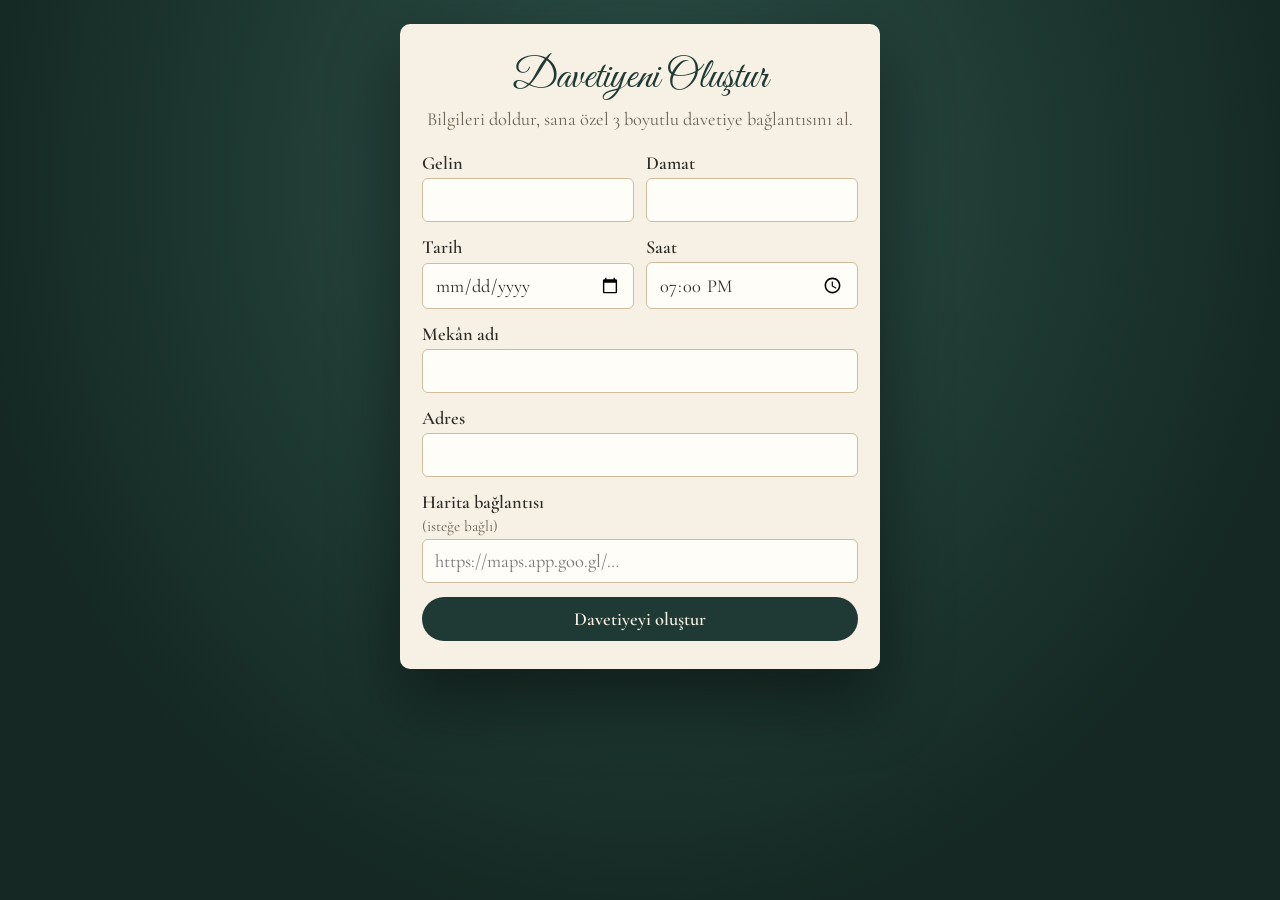
==== olustur.html @ b550130e "Davetiye oluşturma sayfası ve bağlantıdan kişiselleştirme ekle Herkes olustur.html üzerinden kendi b" ====
<!doctype html>
<html lang="tr">
<head>
<meta charset="utf-8">
<meta name="viewport" content="width=device-width, initial-scale=1">
<title>Davetiyeni Oluştur</title>
<meta name="theme-color" content="#1f3a34">
<link rel="preconnect" href="https://fonts.googleapis.com">
<link rel="preconnect" href="https://fonts.gstatic.com" crossorigin>
<link href="https://fonts.googleapis.com/css2?family=Cormorant+Garamond:wght@400;500;600&family=Great+Vibes&display=swap" rel="stylesheet">
<link rel="stylesheet" href="olustur.css">
</head>
<body>
<main class="panel">
  <h1>Davetiyeni Oluştur</h1>
  <p class="sub">Bilgileri doldur, sana özel 3 boyutlu davetiye bağlantısını al.</p>

  <form id="form" novalidate>
    <div class="row">
      <label>Gelin
        <input name="g" required maxlength="40" autocomplete="off">
      </label>
      <label>Damat
        <input name="d" required maxlength="40" autocomplete="off">
      </label>
    </div>
    <div class="row">
      <label>Tarih
        <input name="tarih" type="date" required>
      </label>
      <label>Saat
        <input name="saat" type="time" value="19:00" required>
      </label>
    </div>
    <label>Mekân adı
      <input name="m" required maxlength="80" autocomplete="off">
    </label>
    <label>Adres
      <input name="a" maxlength="160" autocomplete="off">
    </label>
    <label>Harita bağlantısı <small>(isteğe bağlı)</small>
      <input name="h" type="url" placeholder="https://maps.app.goo.gl/…" inputmode="url">
    </label>
    <p class="error" id="error" role="alert" hidden></p>
    <button type="submit">Davetiyeyi oluştur</button>
  </form>

  <section class="result" id="result" hidden>
    <h2>Davetiyen hazır</h2>
    <input id="link" readonly aria-label="Davetiye bağlantısı">
    <div class="actions">
      <button type="button" id="copy">Bağlantıyı kopyala</button>
      <a id="preview" target="_blank" rel="noopener">Önizle</a>
      <a id="whatsapp" target="_blank" rel="noopener">WhatsApp’ta paylaş</a>
    </div>
  </section>
</main>
<script src="olustur.js"></script>
</body>
</html>
---- olustur.css ----
:root {
  --green: #1f3a34;
  --green-dark: #152823;
  --ivory: #f7f1e5;
  --gold: #b8935a;
  --ink: #2c2a26;
}

* { box-sizing: border-box; margin: 0; padding: 0; }

body {
  min-height: 100vh;
  display: grid; place-items: start center;
  padding: 24px 16px 48px;
  background: radial-gradient(ellipse at 50% 20%, #2c5148, var(--green-dark) 75%) fixed;
  color: var(--ink);
  font-family: "Cormorant Garamond", Georgia, serif;
  font-size: 1.15rem;
}

.panel {
  width: 100%; max-width: 480px;
  padding: 28px 22px;
  background: var(--ivory);
  border-radius: 10px;
  box-shadow: 0 30px 70px rgba(0, 0, 0, .45);
}

h1 { font-family: "Great Vibes", cursive; font-weight: 400; font-size: 2.6rem; color: var(--green); text-align: center; }
h2 { font-size: 1.4rem; color: var(--green); margin-bottom: 10px; }
.sub { text-align: center; color: #6b6253; margin: 4px 0 22px; }

form { display: grid; gap: 14px; }
.row { display: grid; grid-template-columns: 1fr 1fr; gap: 12px; }

label { display: grid; gap: 4px; font-weight: 600; min-width: 0; }
label small { font-weight: 400; color: #6b6253; }

input {
  width: 100%; min-width: 0;
  padding: 10px 12px;
  border: 1px solid #cdbd9c;
  border-radius: 6px;
  background: #fffdf8;
  color: var(--ink);
  font: inherit; font-weight: 400;
}
input:focus-visible { outline: 2px solid var(--gold); outline-offset: 1px; }

button, .actions a {
  padding: 11px 16px;
  border: 0; border-radius: 999px;
  background: var(--green);
  color: var(--ivory);
  font: inherit; font-weight: 600;
  text-align: center; text-decoration: none;
  cursor: pointer;
}
button:focus-visible, .actions a:focus-visible { outline: 2px solid var(--gold); outline-offset: 2px; }

.error { color: #a12b2b; font-weight: 600; }

.result { margin-top: 26px; padding-top: 22px; border-top: 1px solid var(--gold); }
.actions { display: grid; gap: 10px; margin-top: 12px; }
.actions a { background: transparent; color: var(--green); box-shadow: inset 0 0 0 1px var(--green); }
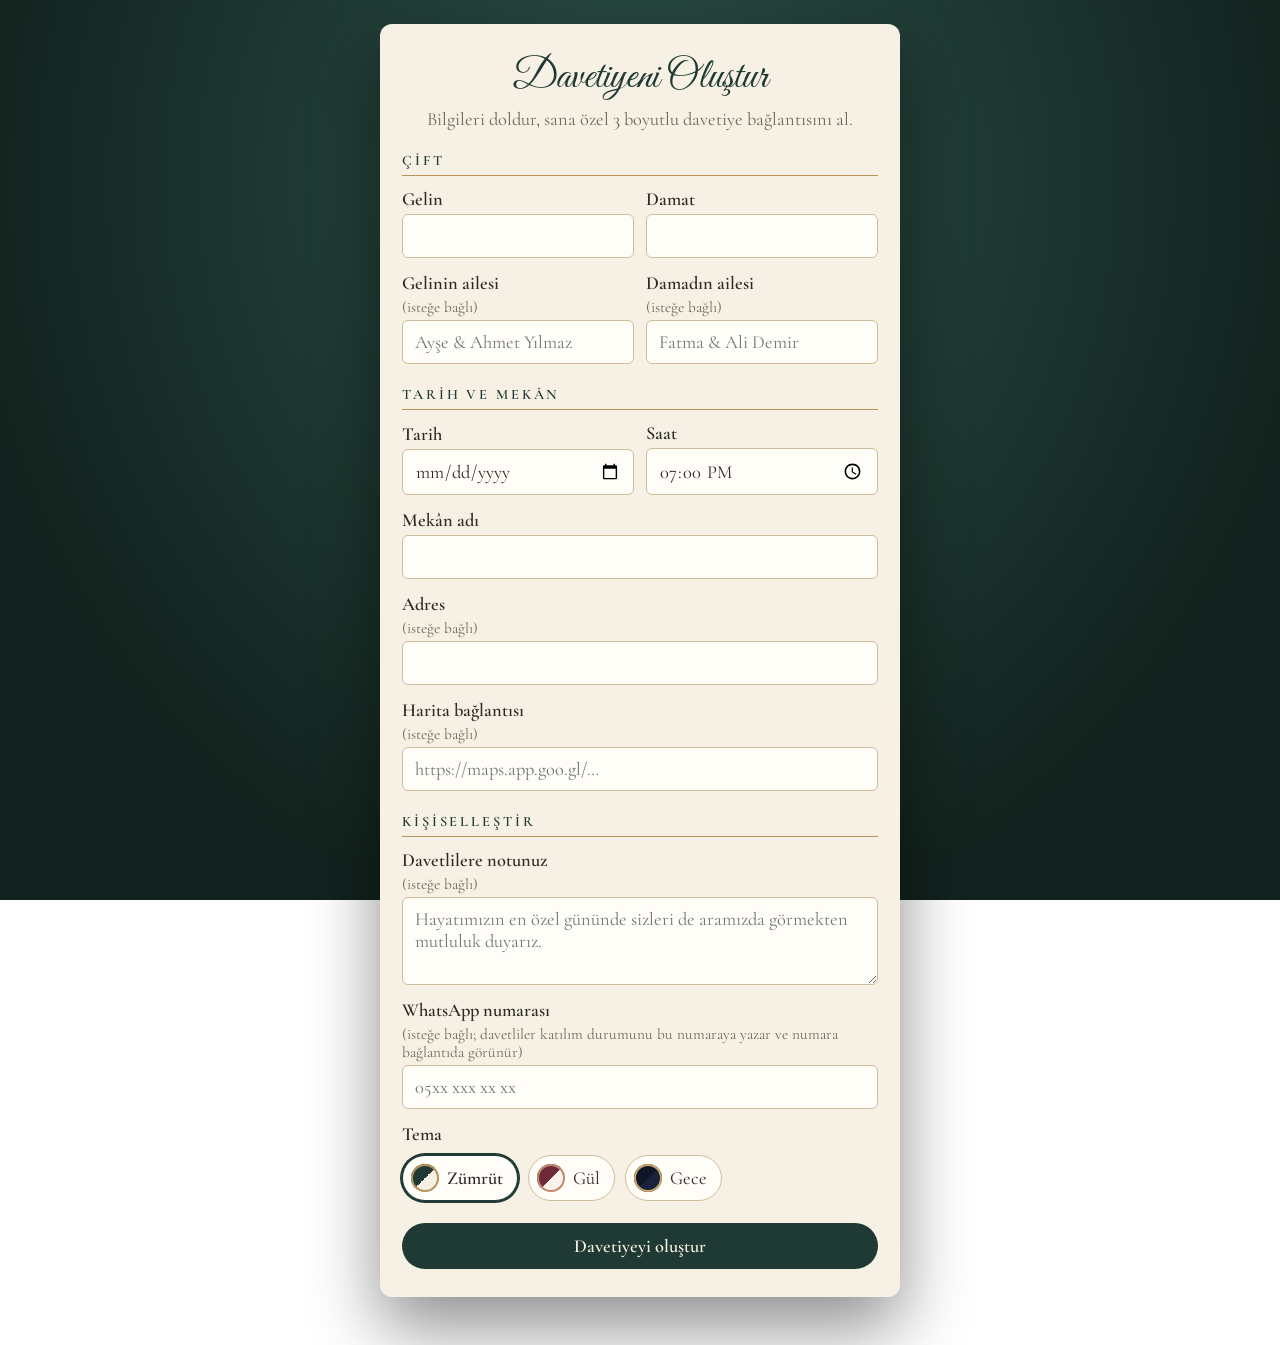
==== commit f12df1da: "Davetiyeyi çok bölümlü 3B deneyim olarak yeniden tasarla Zarf açılışı, kemerli fotoğraf çerçevesi, t" ====
--- a/olustur.html
+++ b/olustur.html
@@ -4,7 +4,6 @@
 <meta charset="utf-8">
 <meta name="viewport" content="width=device-width, initial-scale=1">
 <title>Davetiyeni Oluştur</title>
-<meta name="theme-color" content="#1f3a34">
 <link rel="preconnect" href="https://fonts.googleapis.com">
 <link rel="preconnect" href="https://fonts.gstatic.com" crossorigin>
 <link href="https://fonts.googleapis.com/css2?family=Cormorant+Garamond:wght@400;500;600&family=Great+Vibes&display=swap" rel="stylesheet">
@@ -16,31 +15,63 @@
   <p class="sub">Bilgileri doldur, sana özel 3 boyutlu davetiye bağlantısını al.</p>
 
   <form id="form" novalidate>
-    <div class="row">
-      <label>Gelin
-        <input name="g" required maxlength="40" autocomplete="off">
+    <fieldset>
+      <legend>Çift</legend>
+      <div class="row">
+        <label>Gelin
+          <input name="g" required maxlength="40" autocomplete="off">
+        </label>
+        <label>Damat
+          <input name="d" required maxlength="40" autocomplete="off">
+        </label>
+      </div>
+      <div class="row">
+        <label>Gelinin ailesi <small>(isteğe bağlı)</small>
+          <input name="ga" maxlength="60" autocomplete="off" placeholder="Ayşe & Ahmet Yılmaz">
+        </label>
+        <label>Damadın ailesi <small>(isteğe bağlı)</small>
+          <input name="da" maxlength="60" autocomplete="off" placeholder="Fatma & Ali Demir">
+        </label>
+      </div>
+    </fieldset>
+
+    <fieldset>
+      <legend>Tarih ve mekân</legend>
+      <div class="row">
+        <label>Tarih
+          <input name="tarih" type="date" required>
+        </label>
+        <label>Saat
+          <input name="saat" type="time" value="19:00" required>
+        </label>
+      </div>
+      <label>Mekân adı
+        <input name="m" required maxlength="80" autocomplete="off">
       </label>
-      <label>Damat
-        <input name="d" required maxlength="40" autocomplete="off">
+      <label>Adres <small>(isteğe bağlı)</small>
+        <input name="a" maxlength="160" autocomplete="off">
       </label>
-    </div>
-    <div class="row">
-      <label>Tarih
-        <input name="tarih" type="date" required>
+      <label>Harita bağlantısı <small>(isteğe bağlı)</small>
+        <input name="h" type="url" placeholder="https://maps.app.goo.gl/…" inputmode="url">
       </label>
-      <label>Saat
-        <input name="saat" type="time" value="19:00" required>
+    </fieldset>
+
+    <fieldset>
+      <legend>Kişiselleştir</legend>
+      <label>Davetlilere notunuz <small>(isteğe bağlı)</small>
+        <textarea name="n" maxlength="280" rows="3" placeholder="Hayatımızın en özel gününde sizleri de aramızda görmekten mutluluk duyarız."></textarea>
       </label>
-    </div>
-    <label>Mekân adı
-      <input name="m" required maxlength="80" autocomplete="off">
-    </label>
-    <label>Adres
-      <input name="a" maxlength="160" autocomplete="off">
-    </label>
-    <label>Harita bağlantısı <small>(isteğe bağlı)</small>
-      <input name="h" type="url" placeholder="https://maps.app.goo.gl/…" inputmode="url">
-    </label>
+      <label>WhatsApp numarası <small>(isteğe bağlı; davetliler katılım durumunu bu numaraya yazar ve numara bağlantıda görünür)</small>
+        <input name="w" type="tel" inputmode="tel" maxlength="20" placeholder="05xx xxx xx xx" autocomplete="off">
+      </label>
+      <div class="themes" role="radiogroup" aria-label="Tema">
+        <span class="themes-label">Tema</span>
+        <label class="theme"><input type="radio" name="s" value="zumrut" checked><i style="--a:#1f3a34;--b:#f6f0e4;--c:#b8935a"></i>Zümrüt</label>
+        <label class="theme"><input type="radio" name="s" value="gul"><i style="--a:#6e2a3a;--b:#fbf2ee;--c:#c0896b"></i>Gül</label>
+        <label class="theme"><input type="radio" name="s" value="gece"><i style="--a:#0f1626;--b:#18223a;--c:#c9a66b"></i>Gece</label>
+      </div>
+    </fieldset>
+
     <p class="error" id="error" role="alert" hidden></p>
     <button type="submit">Davetiyeyi oluştur</button>
   </form>
--- a/olustur.css
+++ b/olustur.css
@@ -1,9 +1,10 @@
 :root {
   --green: #1f3a34;
-  --green-dark: #152823;
+  --green-dark: #12221e;
   --ivory: #f7f1e5;
   --gold: #b8935a;
   --ink: #2c2a26;
+  --muted: #6f6656;
 }
 
 * { box-sizing: border-box; margin: 0; padding: 0; }
@@ -19,24 +20,32 @@
 }
 
 .panel {
-  width: 100%; max-width: 480px;
+  width: 100%; max-width: 520px;
   padding: 28px 22px;
   background: var(--ivory);
-  border-radius: 10px;
+  border-radius: 12px;
   box-shadow: 0 30px 70px rgba(0, 0, 0, .45);
 }
 
 h1 { font-family: "Great Vibes", cursive; font-weight: 400; font-size: 2.6rem; color: var(--green); text-align: center; }
 h2 { font-size: 1.4rem; color: var(--green); margin-bottom: 10px; }
-.sub { text-align: center; color: #6b6253; margin: 4px 0 22px; }
+.sub { text-align: center; color: var(--muted); margin: 4px 0 22px; }
 
-form { display: grid; gap: 14px; }
-.row { display: grid; grid-template-columns: 1fr 1fr; gap: 12px; }
+form { display: grid; gap: 22px; }
+fieldset { display: grid; gap: 14px; border: 0; min-width: 0; }
+legend {
+  width: 100%;
+  margin-bottom: 12px; padding-bottom: 6px;
+  border-bottom: 1px solid var(--gold);
+  font-size: .9rem; font-weight: 600; letter-spacing: .2em; text-transform: uppercase;
+  color: var(--green);
+}
+.row { display: grid; grid-template-columns: 1fr 1fr; gap: 12px; align-items: end; }
 
 label { display: grid; gap: 4px; font-weight: 600; min-width: 0; }
-label small { font-weight: 400; color: #6b6253; }
+label small { font-weight: 400; color: var(--muted); }
 
-input {
+input:not([type="radio"]), textarea {
   width: 100%; min-width: 0;
   padding: 10px 12px;
   border: 1px solid #cdbd9c;
@@ -45,10 +54,29 @@
   color: var(--ink);
   font: inherit; font-weight: 400;
 }
-input:focus-visible { outline: 2px solid var(--gold); outline-offset: 1px; }
+textarea { resize: vertical; }
+input:focus-visible, textarea:focus-visible { outline: 2px solid var(--gold); outline-offset: 1px; }
+
+.themes { display: flex; flex-wrap: wrap; align-items: center; gap: 10px; }
+.themes-label { flex: 1 0 100%; font-weight: 600; }
+.theme {
+  display: flex; align-items: center; gap: 8px;
+  padding: 8px 14px 8px 8px;
+  border: 1px solid #cdbd9c; border-radius: 999px;
+  background: #fffdf8;
+  font-weight: 400; cursor: pointer;
+}
+.theme input { position: absolute; opacity: 0; }
+.theme i {
+  width: 28px; height: 28px; border-radius: 50%;
+  background: linear-gradient(135deg, var(--a) 50%, var(--b) 50%);
+  box-shadow: inset 0 0 0 2px var(--c);
+}
+.theme:has(input:checked) { border-color: var(--green); box-shadow: 0 0 0 2px var(--green); font-weight: 600; }
+.theme:has(input:focus-visible) { outline: 2px solid var(--gold); outline-offset: 2px; }
 
 button, .actions a {
-  padding: 11px 16px;
+  padding: 12px 16px;
   border: 0; border-radius: 999px;
   background: var(--green);
   color: var(--ivory);
@@ -63,3 +91,5 @@
 .result { margin-top: 26px; padding-top: 22px; border-top: 1px solid var(--gold); }
 .actions { display: grid; gap: 10px; margin-top: 12px; }
 .actions a { background: transparent; color: var(--green); box-shadow: inset 0 0 0 1px var(--green); }
+
+@media (max-width: 380px) { .row { grid-template-columns: 1fr; } }
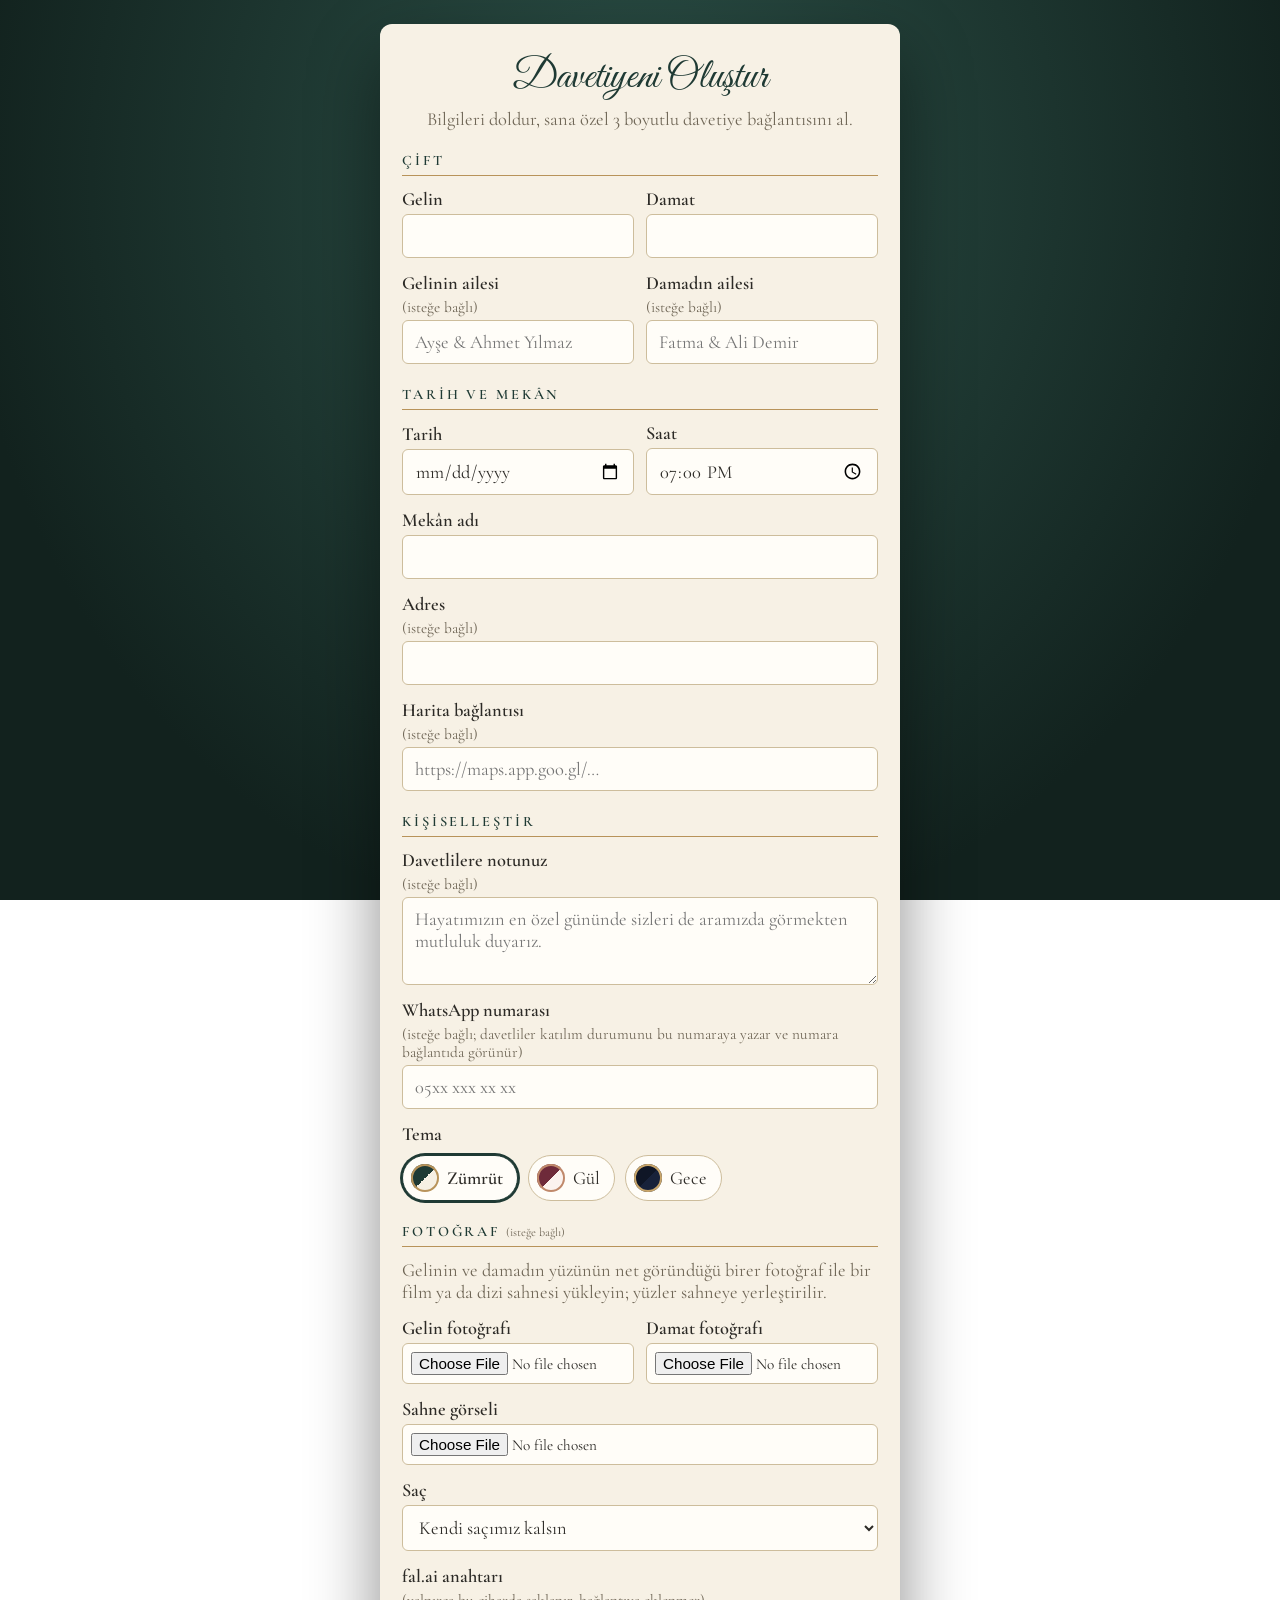
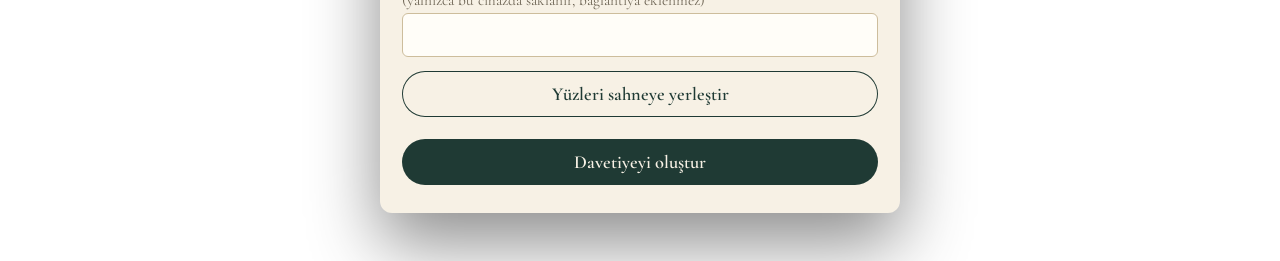
==== commit 4d1b52ea: "Oluşturma formuna fal.ai ile yüz değiştirme ekle Gelin, damat ve sahne görselleri tarayıcıda küçültü" ====
--- a/olustur.html
+++ b/olustur.html
@@ -72,6 +72,34 @@
       </div>
     </fieldset>
 
+    <fieldset>
+      <legend>Fotoğraf <small>(isteğe bağlı)</small></legend>
+      <p class="help">Gelinin ve damadın yüzünün net göründüğü birer fotoğraf ile bir film ya da dizi sahnesi yükleyin; yüzler sahneye yerleştirilir.</p>
+      <div class="row">
+        <label>Gelin fotoğrafı
+          <input name="fotoGelin" type="file" accept="image/*">
+        </label>
+        <label>Damat fotoğrafı
+          <input name="fotoDamat" type="file" accept="image/*">
+        </label>
+      </div>
+      <label>Sahne görseli
+        <input name="fotoSahne" type="file" accept="image/*">
+      </label>
+      <label>Saç
+        <select name="sac">
+          <option value="user_hair">Kendi saçımız kalsın</option>
+          <option value="target_hair">Sahnedeki saç kalsın</option>
+        </select>
+      </label>
+      <label>fal.ai anahtarı <small>(yalnızca bu cihazda saklanır, bağlantıya eklenmez)</small>
+        <input name="key" type="password" autocomplete="off" spellcheck="false">
+      </label>
+      <button type="button" class="secondary" id="swap">Yüzleri sahneye yerleştir</button>
+      <p class="status" id="swapStatus" role="status"></p>
+      <img class="swap-result" id="swapResult" alt="Yüz değiştirme sonucu" hidden>
+    </fieldset>
+
     <p class="error" id="error" role="alert" hidden></p>
     <button type="submit">Davetiyeyi oluştur</button>
   </form>
--- a/olustur.css
+++ b/olustur.css
@@ -55,6 +55,22 @@
   font: inherit; font-weight: 400;
 }
 textarea { resize: vertical; }
+select {
+  width: 100%; padding: 10px 12px;
+  border: 1px solid #cdbd9c; border-radius: 6px;
+  background: #fffdf8; color: var(--ink);
+  font: inherit; font-weight: 400;
+}
+select:focus-visible { outline: 2px solid var(--gold); outline-offset: 1px; }
+input[type="file"] { padding: 8px; font-size: .95rem; }
+legend small { letter-spacing: 0; text-transform: none; font-weight: 400; color: var(--muted); }
+.help, .status { color: var(--muted); }
+.status:empty { display: none; }
+.status.bad { color: #a12b2b; font-weight: 600; }
+.swap-result { width: 100%; border-radius: 8px; box-shadow: 0 8px 20px rgba(0, 0, 0, .2); }
+.swap-result[hidden] { display: none; }
+button.secondary { background: transparent; color: var(--green); box-shadow: inset 0 0 0 1px var(--green); }
+button:disabled { opacity: .6; cursor: progress; }
 input:focus-visible, textarea:focus-visible { outline: 2px solid var(--gold); outline-offset: 1px; }
 
 .themes { display: flex; flex-wrap: wrap; align-items: center; gap: 10px; }
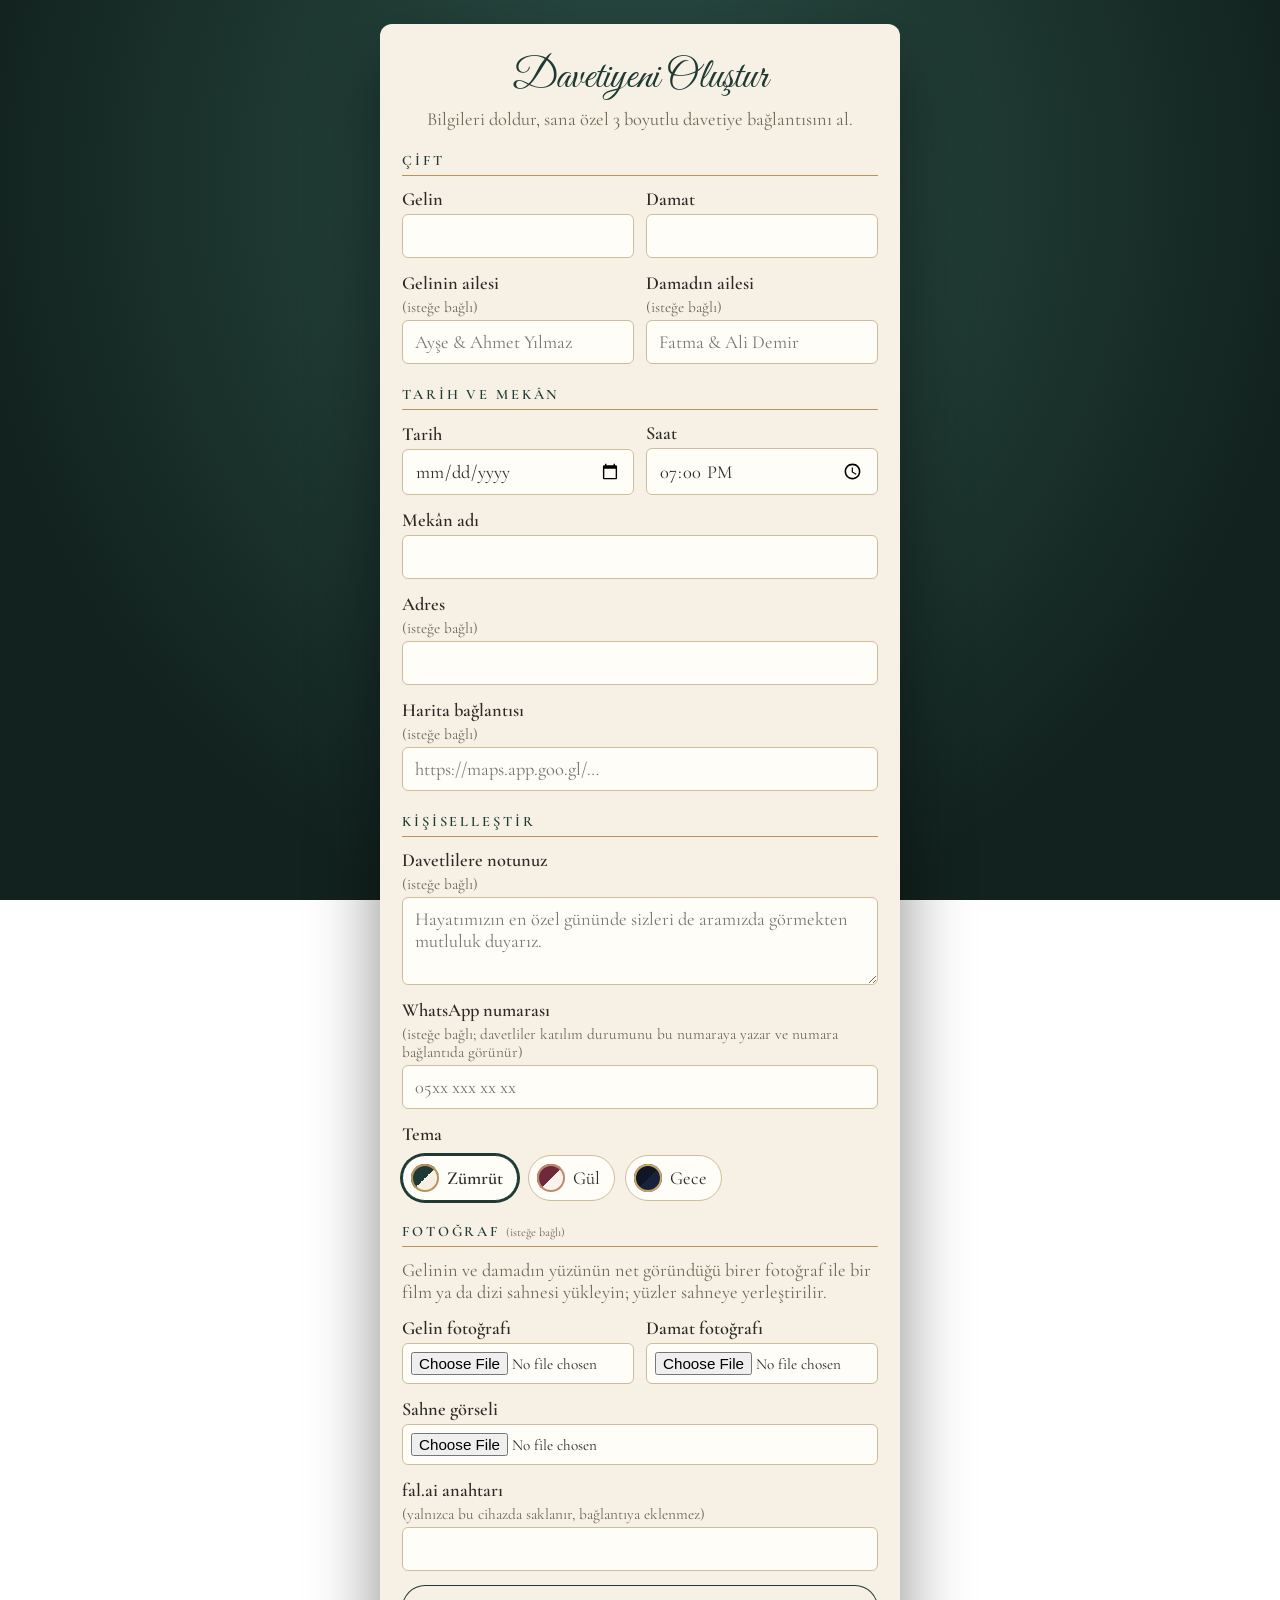
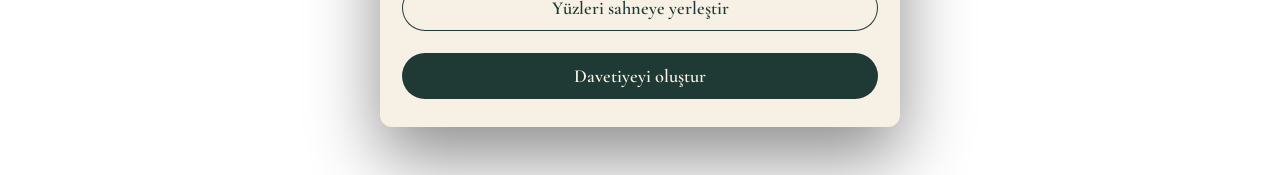
==== commit abae69de: "Yüz değiştirmeyi yüz işaretleme ve yüz başına değiştirme ile yeniden kur İlk model fal.ai tarafında " ====
--- a/olustur.html
+++ b/olustur.html
@@ -86,12 +86,8 @@
       <label>Sahne görseli
         <input name="fotoSahne" type="file" accept="image/*">
       </label>
-      <label>Saç
-        <select name="sac">
-          <option value="user_hair">Kendi saçımız kalsın</option>
-          <option value="target_hair">Sahnedeki saç kalsın</option>
-        </select>
-      </label>
+      <p class="pick-help" id="pickHelp" hidden></p>
+      <canvas class="pick" id="scenePick" hidden></canvas>
       <label>fal.ai anahtarı <small>(yalnızca bu cihazda saklanır, bağlantıya eklenmez)</small>
         <input name="key" type="password" autocomplete="off" spellcheck="false">
       </label>
--- a/olustur.css
+++ b/olustur.css
@@ -69,6 +69,9 @@
 .status.bad { color: #a12b2b; font-weight: 600; }
 .swap-result { width: 100%; border-radius: 8px; box-shadow: 0 8px 20px rgba(0, 0, 0, .2); }
 .swap-result[hidden] { display: none; }
+.pick { width: 100%; border-radius: 8px; cursor: crosshair; touch-action: manipulation; box-shadow: 0 8px 20px rgba(0, 0, 0, .2); }
+.pick[hidden], .pick-help[hidden] { display: none; }
+.pick-help { font-weight: 600; color: var(--green); }
 button.secondary { background: transparent; color: var(--green); box-shadow: inset 0 0 0 1px var(--green); }
 button:disabled { opacity: .6; cursor: progress; }
 input:focus-visible, textarea:focus-visible { outline: 2px solid var(--gold); outline-offset: 1px; }
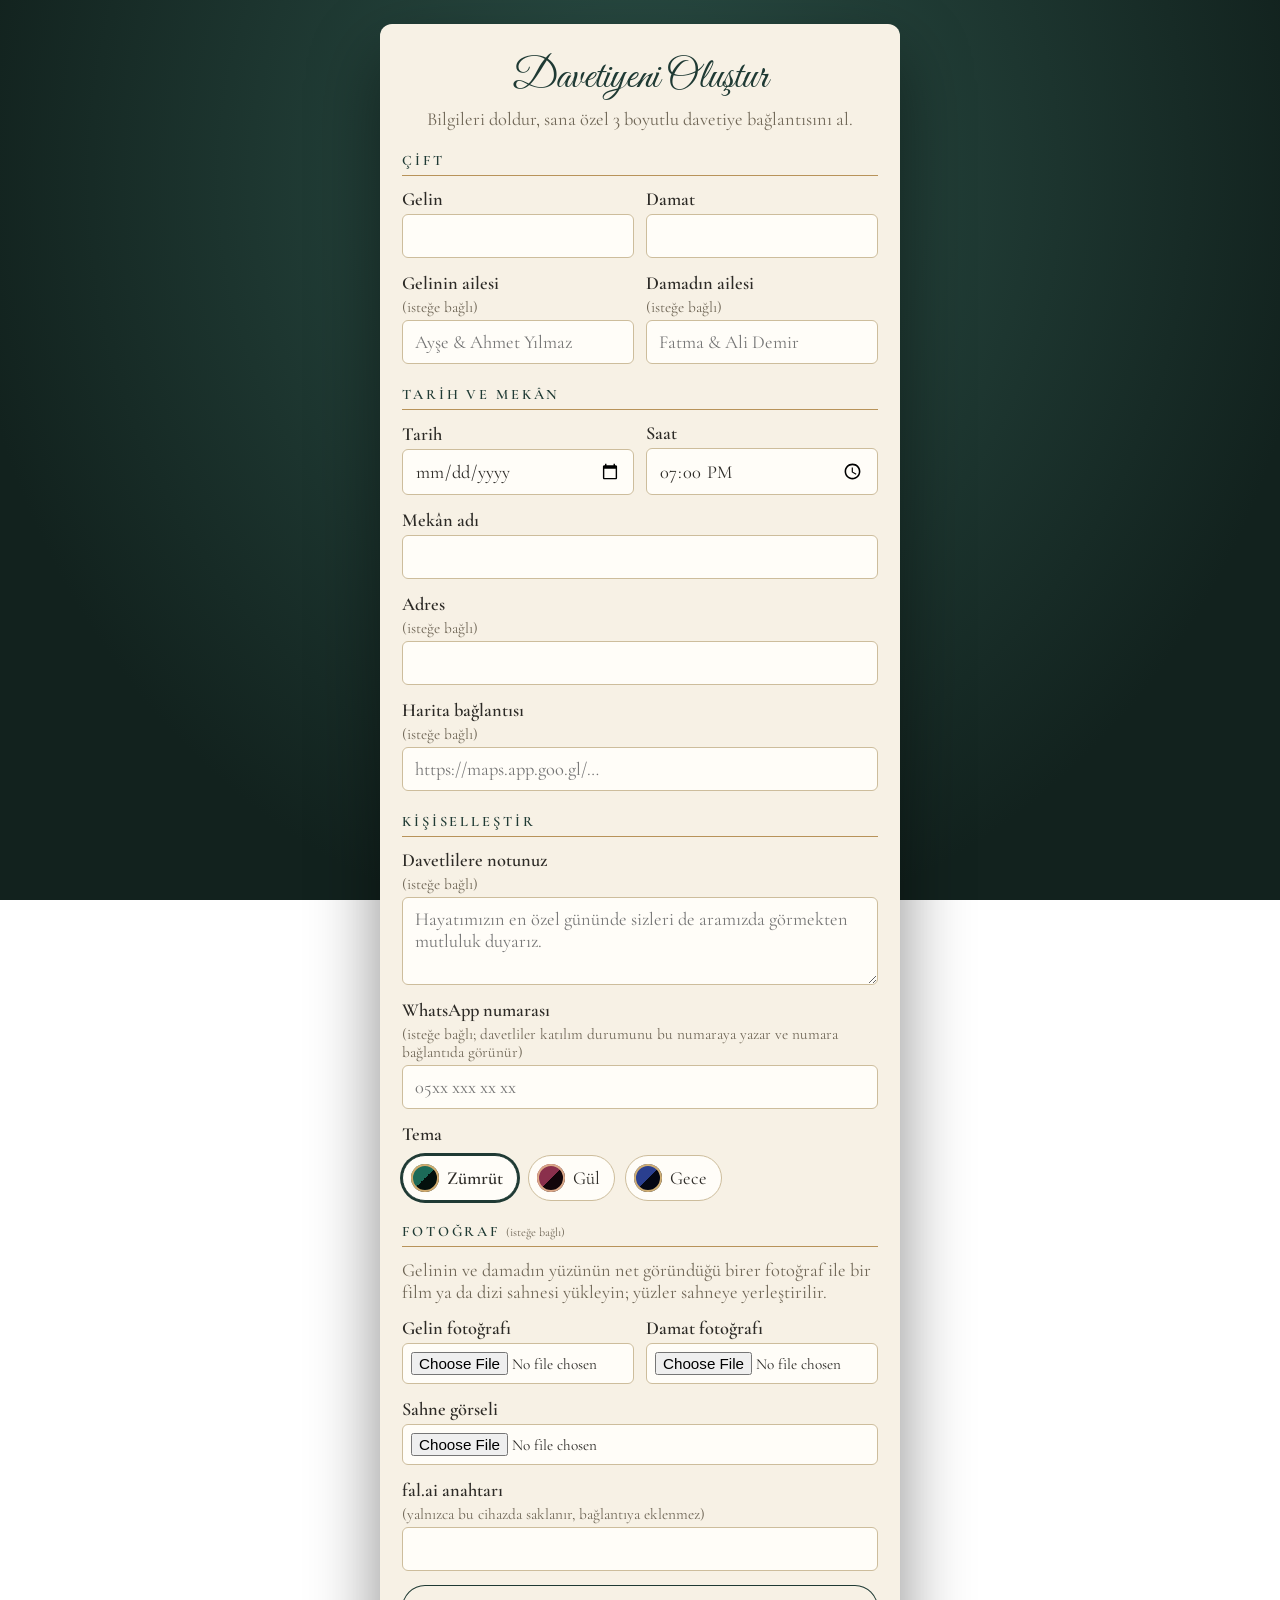
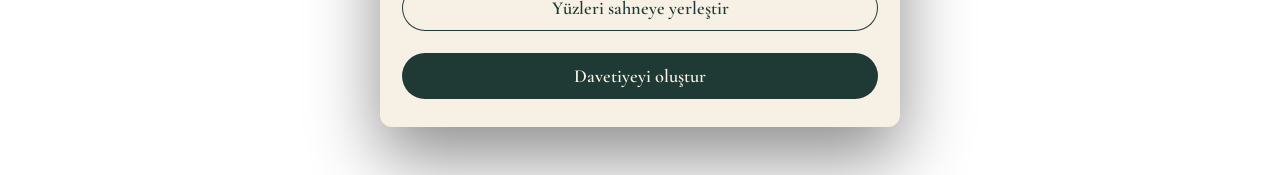
==== commit ea76f715: "Davetiyeyi 3B uzay sahnesine taşı Three.js ile yıldız alanı ve bulutsular; zarf derinlikten dönerek " ====
--- a/olustur.html
+++ b/olustur.html
@@ -66,9 +66,9 @@
       </label>
       <div class="themes" role="radiogroup" aria-label="Tema">
         <span class="themes-label">Tema</span>
-        <label class="theme"><input type="radio" name="s" value="zumrut" checked><i style="--a:#1f3a34;--b:#f6f0e4;--c:#b8935a"></i>Zümrüt</label>
-        <label class="theme"><input type="radio" name="s" value="gul"><i style="--a:#6e2a3a;--b:#fbf2ee;--c:#c0896b"></i>Gül</label>
-        <label class="theme"><input type="radio" name="s" value="gece"><i style="--a:#0f1626;--b:#18223a;--c:#c9a66b"></i>Gece</label>
+        <label class="theme"><input type="radio" name="s" value="zumrut" checked><i style="--a:#1c6b58;--b:#04100d;--c:#d1ab6e"></i>Zümrüt</label>
+        <label class="theme"><input type="radio" name="s" value="gul"><i style="--a:#8a2f4c;--b:#12050a;--c:#dba888"></i>Gül</label>
+        <label class="theme"><input type="radio" name="s" value="gece"><i style="--a:#2a3f8f;--b:#040714;--c:#cfae74"></i>Gece</label>
       </div>
     </fieldset>
 
@@ -89,7 +89,7 @@
       <p class="pick-help" id="pickHelp" hidden></p>
       <canvas class="pick" id="scenePick" hidden></canvas>
       <label>fal.ai anahtarı <small>(yalnızca bu cihazda saklanır, bağlantıya eklenmez)</small>
-        <input name="key" type="password" autocomplete="off" spellcheck="false">
+        <input name="key" class="secret" type="text" autocomplete="off" autocapitalize="off" spellcheck="false">
       </label>
       <button type="button" class="secondary" id="swap">Yüzleri sahneye yerleştir</button>
       <p class="status" id="swapStatus" role="status"></p>
--- a/olustur.css
+++ b/olustur.css
@@ -55,6 +55,8 @@
   font: inherit; font-weight: 400;
 }
 textarea { resize: vertical; }
+/* Parola alanı değil: tarayıcı kayıtlı parolaları buraya doldurmasın */
+.secret { -webkit-text-security: disc; }
 select {
   width: 100%; padding: 10px 12px;
   border: 1px solid #cdbd9c; border-radius: 6px;
